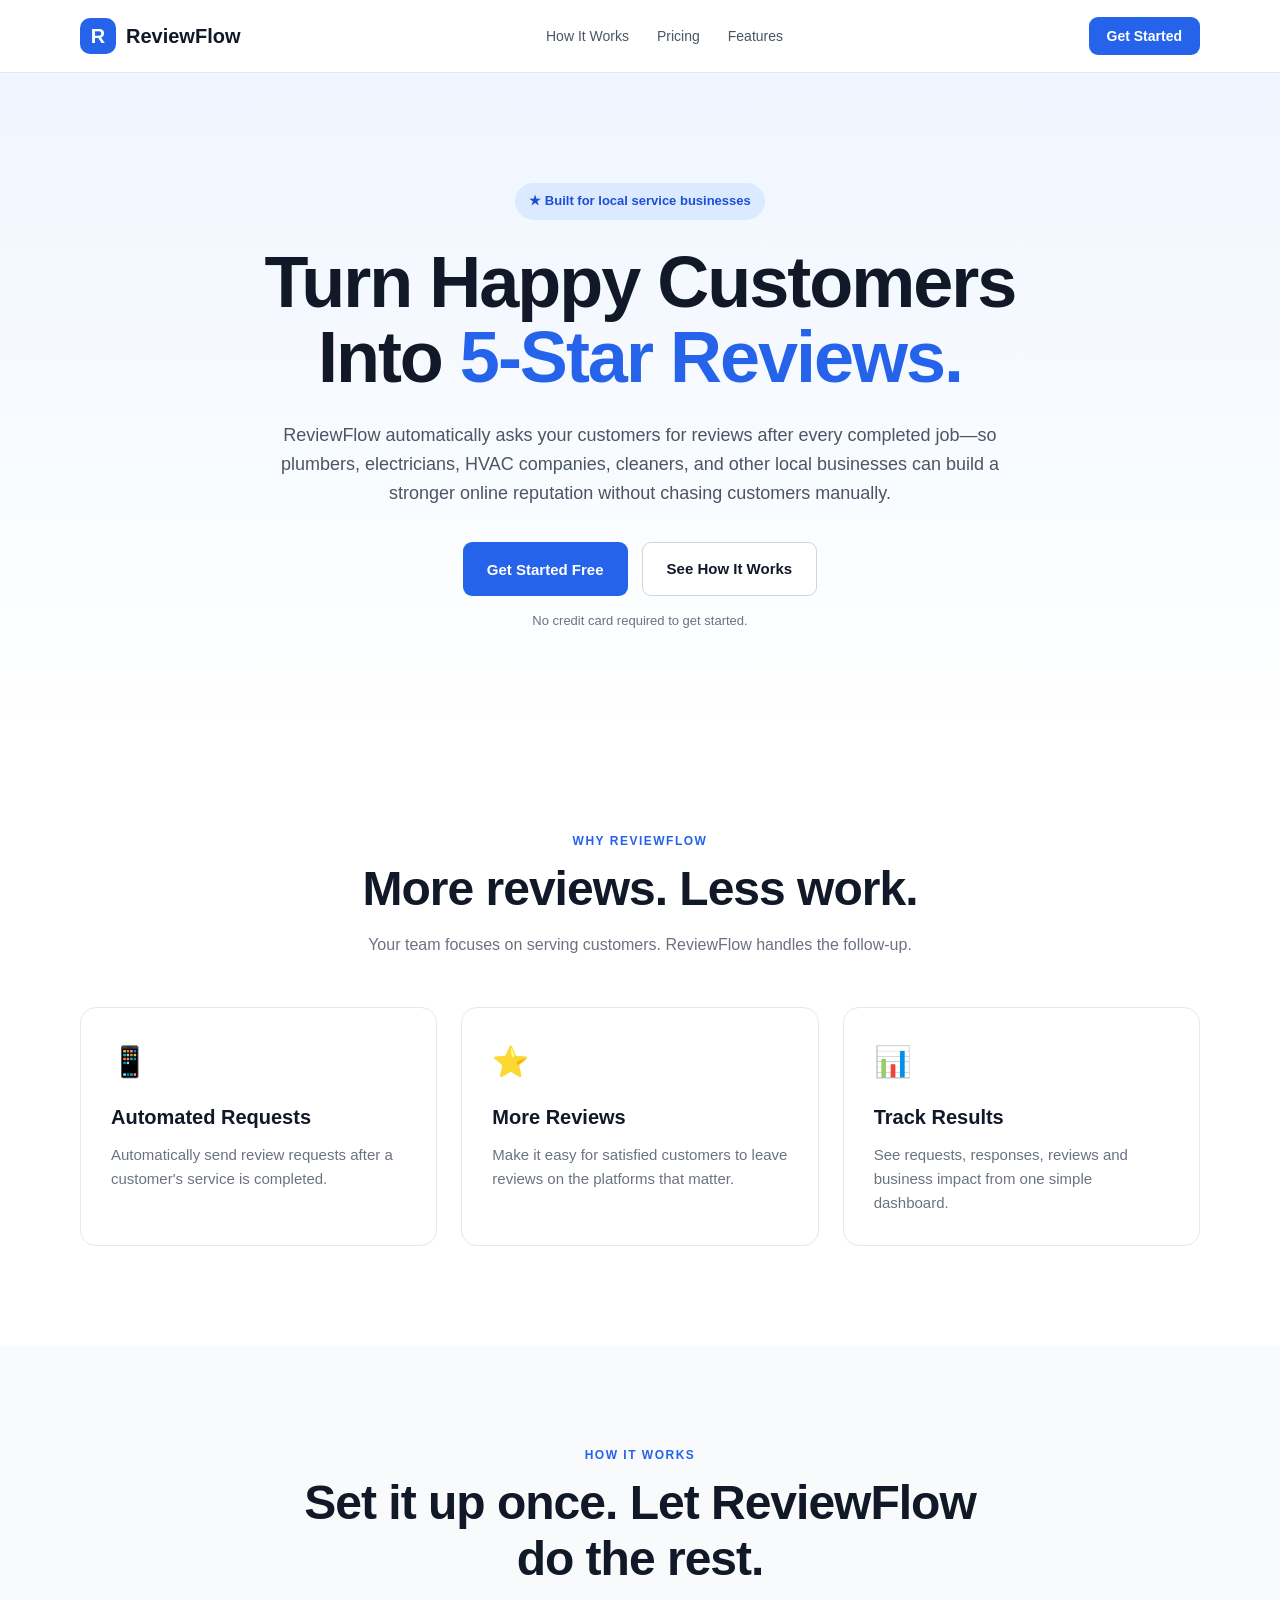
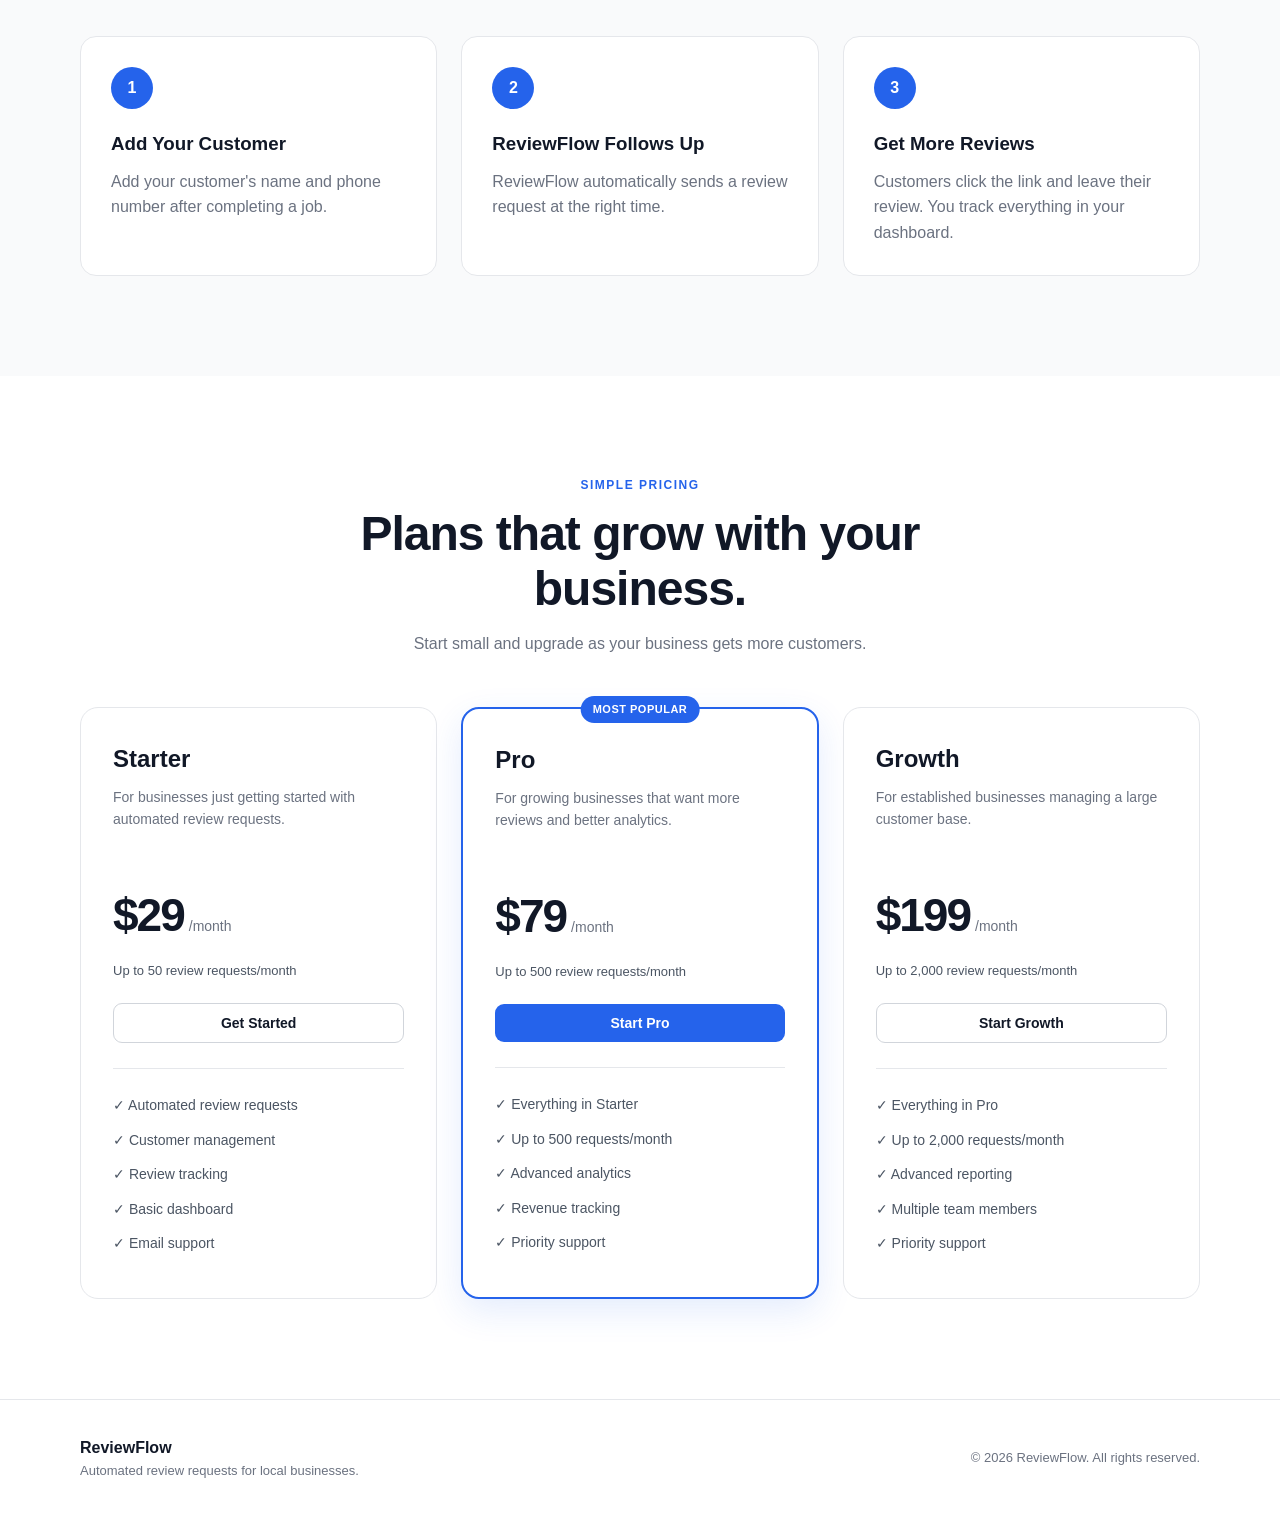
==== index.html @ 9c6a9904 "all" ====
<!DOCTYPE html>
<html lang="en">

<head>

    <meta charset="UTF-8">

    <meta
        name="viewport"
        content="width=device-width, initial-scale=1.0"
    >

    <title>
        ReviewFlow — Get More 5-Star Reviews Automatically
    </title>

    <meta
        name="description"
        content="ReviewFlow helps local service businesses automatically collect more customer reviews through SMS and email."
    >

    <link
        rel="stylesheet"
        href="styles/global.css"
    >

    <link
        rel="stylesheet"
        href="styles/components.css"
    >

</head>


<body>


    <!-- =========================================
         NAVIGATION
         ========================================= -->

    <header class="navbar">

        <div class="container navbar-inner">

            <a
                href="index.html"
                class="logo"
            >

                <span class="logo-mark">
                    R
                </span>

                <span class="logo-text">
                    ReviewFlow
                </span>

            </a>


            <nav class="nav-links">

                <a href="#how-it-works">
                    How It Works
                </a>

                <a href="#pricing">
                    Pricing
                </a>

                <a href="#features">
                    Features
                </a>

            </nav>


            <button
                type="button"
                class="btn btn-primary"
                id="navGetStarted"
            >
                Get Started
            </button>

        </div>

    </header>



    <!-- =========================================
         MAIN CONTENT
         ========================================= -->

    <main>


        <!-- =========================================
             HERO
             ========================================= -->

        <section class="hero">

            <div class="container hero-content">

                <div class="hero-badge">
                    ★ Built for local service businesses
                </div>


                <h1>

                    Turn Happy Customers Into

                    <span class="highlight">
                        5-Star Reviews.
                    </span>

                </h1>


                <p class="hero-description">

                    ReviewFlow automatically asks your customers
                    for reviews after every completed job—so
                    plumbers, electricians, HVAC companies,
                    cleaners, and other local businesses can build
                    a stronger online reputation without chasing
                    customers manually.

                </p>


                <div class="hero-actions">

                    <button
                        type="button"
                        class="btn btn-primary btn-large"
                        id="heroGetStarted"
                    >
                        Get Started Free
                    </button>


                    <a
                        href="#how-it-works"
                        class="btn btn-secondary btn-large"
                    >
                        See How It Works
                    </a>

                </div>


                <p class="hero-note">
                    No credit card required to get started.
                </p>

            </div>

        </section>



        <!-- =========================================
             FEATURES
             ========================================= -->

        <section
            class="benefits"
            id="features"
        >

            <div class="container">


                <div class="section-heading">

                    <p class="section-label">
                        WHY REVIEWFLOW
                    </p>


                    <h2>
                        More reviews. Less work.
                    </h2>


                    <p>
                        Your team focuses on serving customers.
                        ReviewFlow handles the follow-up.
                    </p>

                </div>



                <div class="benefit-grid">


                    <!-- Feature 1 -->

                    <div class="benefit-card">

                        <div class="benefit-icon">
                            📱
                        </div>


                        <h3>
                            Automated Requests
                        </h3>


                        <p>
                            Automatically send review requests
                            after a customer's service is completed.
                        </p>

                    </div>



                    <!-- Feature 2 -->

                    <div class="benefit-card">

                        <div class="benefit-icon">
                            ⭐
                        </div>


                        <h3>
                            More Reviews
                        </h3>


                        <p>
                            Make it easy for satisfied customers
                            to leave reviews on the platforms
                            that matter.
                        </p>

                    </div>



                    <!-- Feature 3 -->

                    <div class="benefit-card">

                        <div class="benefit-icon">
                            📊
                        </div>


                        <h3>
                            Track Results
                        </h3>


                        <p>
                            See requests, responses, reviews and
                            business impact from one simple dashboard.
                        </p>

                    </div>


                </div>

            </div>

        </section>



        <!-- =========================================
             HOW IT WORKS
             ========================================= -->

        <section
            class="how-it-works"
            id="how-it-works"
        >

            <div class="container">


                <div class="section-heading">

                    <p class="section-label">
                        HOW IT WORKS
                    </p>


                    <h2>
                        Set it up once. Let ReviewFlow do the rest.
                    </h2>

                </div>



                <div class="steps-grid">


                    <!-- Step 1 -->

                    <div class="step-card">

                        <div class="step-number">
                            1
                        </div>


                        <h3>
                            Add Your Customer
                        </h3>


                        <p>
                            Add your customer's name and phone
                            number after completing a job.
                        </p>

                    </div>



                    <!-- Step 2 -->

                    <div class="step-card">

                        <div class="step-number">
                            2
                        </div>


                        <h3>
                            ReviewFlow Follows Up
                        </h3>


                        <p>
                            ReviewFlow automatically sends a
                            review request at the right time.
                        </p>

                    </div>



                    <!-- Step 3 -->

                    <div class="step-card">

                        <div class="step-number">
                            3
                        </div>


                        <h3>
                            Get More Reviews
                        </h3>


                        <p>
                            Customers click the link and leave
                            their review. You track everything
                            in your dashboard.
                        </p>

                    </div>


                </div>

            </div>

        </section>



        <!-- =========================================
             PRICING
             ========================================= -->

        <section
            class="pricing-preview"
            id="pricing"
        >

            <div class="container">


                <div class="section-heading">

                    <p class="section-label">
                        SIMPLE PRICING
                    </p>


                    <h2>
                        Plans that grow with your business.
                    </h2>


                    <p>
                        Start small and upgrade as your business
                        gets more customers.
                    </p>

                </div>



                <div class="pricing-grid">


                    <!-- =================================
                         STARTER
                         ================================= -->

                    <div class="pricing-card">

                        <div class="pricing-header">

                            <h3>
                                Starter
                            </h3>


                            <p>
                                For businesses just getting started
                                with automated review requests.
                            </p>

                        </div>


                        <div class="price">

                            <span class="price-amount">
                                $29
                            </span>

                            <span class="price-period">
                                /month
                            </span>

                        </div>


                        <p class="request-limit">
                            Up to 50 review requests/month
                        </p>


                        <button
                            type="button"
                            class="btn btn-secondary btn-full"
                            data-plan="Starter"
                        >
                            Get Started
                        </button>


                        <ul class="pricing-features">

                            <li>
                                ✓ Automated review requests
                            </li>

                            <li>
                                ✓ Customer management
                            </li>

                            <li>
                                ✓ Review tracking
                            </li>

                            <li>
                                ✓ Basic dashboard
                            </li>

                            <li>
                                ✓ Email support
                            </li>

                        </ul>

                    </div>



                    <!-- =================================
                         PRO
                         ================================= -->

                    <div class="pricing-card pricing-card-popular">


                        <div class="popular-badge">
                            MOST POPULAR
                        </div>


                        <div class="pricing-header">

                            <h3>
                                Pro
                            </h3>


                            <p>
                                For growing businesses that want
                                more reviews and better analytics.
                            </p>

                        </div>


                        <div class="price">

                            <span class="price-amount">
                                $79
                            </span>

                            <span class="price-period">
                                /month
                            </span>

                        </div>


                        <p class="request-limit">
                            Up to 500 review requests/month
                        </p>


                        <button
                            type="button"
                            class="btn btn-primary btn-full"
                            data-plan="Pro"
                        >
                            Start Pro
                        </button>


                        <ul class="pricing-features">

                            <li>
                                ✓ Everything in Starter
                            </li>

                            <li>
                                ✓ Up to 500 requests/month
                            </li>

                            <li>
                                ✓ Advanced analytics
                            </li>

                            <li>
                                ✓ Revenue tracking
                            </li>

                            <li>
                                ✓ Priority support
                            </li>

                        </ul>

                    </div>



                    <!-- =================================
                         GROWTH
                         ================================= -->

                    <div class="pricing-card">

                        <div class="pricing-header">

                            <h3>
                                Growth
                            </h3>


                            <p>
                                For established businesses managing
                                a large customer base.
                            </p>

                        </div>


                        <div class="price">

                            <span class="price-amount">
                                $199
                            </span>

                            <span class="price-period">
                                /month
                            </span>

                        </div>


                        <p class="request-limit">
                            Up to 2,000 review requests/month
                        </p>


                        <button
                            type="button"
                            class="btn btn-secondary btn-full"
                            data-plan="Growth"
                        >
                            Start Growth
                        </button>


                        <ul class="pricing-features">

                            <li>
                                ✓ Everything in Pro
                            </li>

                            <li>
                                ✓ Up to 2,000 requests/month
                            </li>

                            <li>
                                ✓ Advanced reporting
                            </li>

                            <li>
                                ✓ Multiple team members
                            </li>

                            <li>
                                ✓ Priority support
                            </li>

                        </ul>

                    </div>


                </div>

            </div>

        </section>


    </main>



    <!-- =========================================
         FOOTER
         ========================================= -->

    <footer class="footer">

        <div class="container footer-inner">


            <div>

                <strong>
                    ReviewFlow
                </strong>


                <p>
                    Automated review requests for local businesses.
                </p>

            </div>


            <p>
                © 2026 ReviewFlow. All rights reserved.
            </p>


        </div>

    </footer>



    <!-- =========================================
         SIGNUP MODAL
         IMPORTANT:
         The modal comes BEFORE the JavaScript.
         ========================================= -->

    <div
        class="modal-overlay"
        id="signupModal"
    >


        <div class="signup-modal">


            <!-- Close Button -->

            <button
                type="button"
                class="modal-close"
                id="closeSignupModal"
                aria-label="Close signup form"
            >
                ×
            </button>



            <!-- Modal Header -->

            <div class="modal-header">


                <div class="modal-logo">
                    R
                </div>


                <h2>
                    Create your ReviewFlow account
                </h2>


                <p>
                    Start collecting more customer reviews automatically.
                </p>


            </div>



            <!-- Signup Form -->

            <form id="signupForm">


                <!-- Selected Plan -->

                <div class="selected-plan">

                    <span>
                        Selected plan
                    </span>


                    <strong id="selectedPlan">
                        Starter
                    </strong>

                </div>



                <!-- Business Name -->

                <div class="form-group">

                    <label for="businessName">
                        Business name
                    </label>


                    <input
                        type="text"
                        id="businessName"
                        name="businessName"
                        placeholder="e.g. John's Plumbing"
                        required
                    >

                </div>



                <!-- Owner Name -->

                <div class="form-group">

                    <label for="ownerName">
                        Your name
                    </label>


                    <input
                        type="text"
                        id="ownerName"
                        name="ownerName"
                        placeholder="e.g. John Smith"
                        required
                    >

                </div>



                <!-- Email -->

                <div class="form-group">

                    <label for="signupEmail">
                        Email address
                    </label>


                    <input
                        type="email"
                        id="signupEmail"
                        name="email"
                        placeholder="you@yourbusiness.com"
                        required
                    >

                </div>



                <!-- Password -->

                <div class="form-group">

                    <label for="signupPassword">
                        Password
                    </label>


                    <input
                        type="password"
                        id="signupPassword"
                        name="password"
                        placeholder="Create a password"
                        minlength="8"
                        required
                    >


                    <small>
                        Password must contain at least 8 characters.
                    </small>

                </div>



                <!-- Submit -->

                <button
                    type="submit"
                    class="btn btn-primary btn-large btn-full"
                >
                    Create Account
                </button>



                <p class="form-disclaimer">

                    By creating an account, you agree to our
                    Terms of Service and Privacy Policy.

                </p>


            </form>


        </div>

    </div>



    <!-- =========================================
         JAVASCRIPT
         The modal exists above this point,
         so JavaScript can find it.
         ========================================= -->

    <script>

        document.addEventListener(
            "DOMContentLoaded",
            function () {


                /* ---------------------------------
                   GET PAGE ELEMENTS
                   --------------------------------- */

                const signupModal =
                    document.getElementById("signupModal");


                const closeSignupModal =
                    document.getElementById("closeSignupModal");


                const selectedPlan =
                    document.getElementById("selectedPlan");


                const signupForm =
                    document.getElementById("signupForm");


                const navGetStarted =
                    document.getElementById("navGetStarted");


                const heroGetStarted =
                    document.getElementById("heroGetStarted");



                /* ---------------------------------
                   OPEN MODAL
                   --------------------------------- */

                function openSignupModal(plan) {

                    selectedPlan.textContent = plan;

                    signupModal.classList.add("active");

                    document.body.style.overflow = "hidden";

                }



                /* ---------------------------------
                   CLOSE MODAL
                   --------------------------------- */

                function closeModal() {

                    signupModal.classList.remove("active");

                    document.body.style.overflow = "";

                }



                /* ---------------------------------
                   NAVIGATION GET STARTED
                   --------------------------------- */

                navGetStarted.addEventListener(
                    "click",
                    function () {

                        openSignupModal("Starter");

                    }
                );



                /* ---------------------------------
                   HERO GET STARTED
                   --------------------------------- */

                heroGetStarted.addEventListener(
                    "click",
                    function () {

                        openSignupModal("Starter");

                    }
                );



                /* ---------------------------------
                   PRICING BUTTONS
                   --------------------------------- */

                const pricingButtons =
                    document.querySelectorAll("[data-plan]");


                pricingButtons.forEach(
                    function (button) {

                        button.addEventListener(
                            "click",
                            function () {

                                const plan =
                                    button.getAttribute("data-plan");


                                openSignupModal(plan);

                            }
                        );

                    }
                );



                /* ---------------------------------
                   CLOSE BUTTON
                   --------------------------------- */

                closeSignupModal.addEventListener(
                    "click",
                    function () {

                        closeModal();

                    }
                );



                /* ---------------------------------
                   CLICK OUTSIDE MODAL
                   --------------------------------- */

                signupModal.addEventListener(
                    "click",
                    function (event) {

                        if (
                            event.target === signupModal
                        ) {

                            closeModal();

                        }

                    }
                );



                /* ---------------------------------
                   ESCAPE KEY
                   --------------------------------- */

                document.addEventListener(
                    "keydown",
                    function (event) {

                        if (
                            event.key === "Escape"
                        ) {

                            closeModal();

                        }

                    }
                );



                /* ---------------------------------
                   SIGNUP FORM
                   TEMPORARY FOR NOW
                   --------------------------------- */

                signupForm.addEventListener(
                    "submit",
                    function (event) {

                        event.preventDefault();


                        alert(
                            "Signup form works! Real account creation will be connected next."
                        );

                    }
                );


            }

        );

    </script>
     
    <script src="js/auth.js"></script>

</body>

</html>
---- styles/global.css ----
/* =========================================
   REVIEWFLOW GLOBAL STYLES
   ========================================= */

* {
    margin: 0;
    padding: 0;
    box-sizing: border-box;
}

html {
    scroll-behavior: smooth;
}

body {
    font-family: Arial, Helvetica, sans-serif;
    background: #ffffff;
    color: #111827;
    line-height: 1.6;
}

a {
    color: inherit;
    text-decoration: none;
}

button {
    font-family: inherit;
}

.container {
    width: min(1120px, 92%);
    margin: 0 auto;
}


/* =========================================
   NAVIGATION
   ========================================= */

.navbar {
    width: 100%;
    background: #ffffff;
    border-bottom: 1px solid #e5e7eb;
    position: sticky;
    top: 0;
    z-index: 1000;
}

.navbar-inner {
    min-height: 72px;
    display: flex;
    align-items: center;
    justify-content: space-between;
    gap: 30px;
}

.logo {
    display: flex;
    align-items: center;
    gap: 10px;
    font-weight: 700;
    font-size: 20px;
}

.logo-mark {
    width: 36px;
    height: 36px;
    border-radius: 10px;
    background: #2563eb;
    color: #ffffff;
    display: flex;
    align-items: center;
    justify-content: center;
    font-weight: 800;
}

.logo-text {
    color: #111827;
}

.nav-links {
    display: flex;
    align-items: center;
    gap: 28px;
}

.nav-links a {
    color: #4b5563;
    font-size: 14px;
    font-weight: 500;
}

.nav-links a:hover {
    color: #2563eb;
}


/* =========================================
   HERO
   ========================================= */

.hero {
    padding: 110px 0 100px;
    background:
        linear-gradient(
            180deg,
            #eff6ff 0%,
            #ffffff 100%
        );
}

.hero-content {
    max-width: 850px;
    text-align: center;
}

.hero-badge {
    display: inline-block;
    background: #dbeafe;
    color: #1d4ed8;
    padding: 8px 14px;
    border-radius: 999px;
    font-size: 13px;
    font-weight: 600;
    margin-bottom: 25px;
}

.hero h1 {
    font-size: clamp(42px, 7vw, 72px);
    line-height: 1.05;
    letter-spacing: -2px;
    margin-bottom: 25px;
}

.highlight {
    color: #2563eb;
}

.hero-description {
    max-width: 720px;
    margin: 0 auto;
    color: #4b5563;
    font-size: 18px;
}

.hero-actions {
    margin-top: 35px;
    display: flex;
    justify-content: center;
    gap: 14px;
    flex-wrap: wrap;
}

.hero-note {
    margin-top: 15px;
    color: #6b7280;
    font-size: 13px;
}


/* =========================================
   SECTION HEADINGS
   ========================================= */

.section-heading {
    max-width: 700px;
    margin: 0 auto 50px;
    text-align: center;
}

.section-label {
    color: #2563eb;
    font-size: 12px;
    font-weight: 800;
    letter-spacing: 1.5px;
    margin-bottom: 10px;
}

.section-heading h2 {
    font-size: clamp(32px, 5vw, 48px);
    line-height: 1.15;
    letter-spacing: -1px;
    margin-bottom: 15px;
}

.section-heading p:last-child {
    color: #6b7280;
}


/* =========================================
   BENEFITS
   ========================================= */

.benefits {
    padding: 100px 0;
}

.benefit-grid {
    display: grid;
    grid-template-columns: repeat(3, 1fr);
    gap: 24px;
}

.benefit-card {
    padding: 30px;
    border: 1px solid #e5e7eb;
    border-radius: 16px;
    background: #ffffff;
}

.benefit-card h3 {
    margin: 15px 0 10px;
    font-size: 20px;
}

.benefit-card p {
    color: #6b7280;
    font-size: 15px;
}

.benefit-icon {
    font-size: 30px;
}


/* =========================================
   HOW IT WORKS
   ========================================= */

.how-it-works {
    padding: 100px 0;
    background: #f9fafb;
}

.steps-grid {
    display: grid;
    grid-template-columns: repeat(3, 1fr);
    gap: 24px;
}

.step-card {
    background: #ffffff;
    padding: 30px;
    border-radius: 16px;
    border: 1px solid #e5e7eb;
}

.step-number {
    width: 42px;
    height: 42px;
    background: #2563eb;
    color: #ffffff;
    border-radius: 50%;
    display: flex;
    align-items: center;
    justify-content: center;
    font-weight: 800;
    margin-bottom: 20px;
}

.step-card h3 {
    margin-bottom: 10px;
}

.step-card p {
    color: #6b7280;
}


/* =========================================
   PRICING
   ========================================= */

.pricing-preview {
    padding: 100px 0;
}

.pricing-placeholder {
    max-width: 600px;
    margin: 0 auto;
    padding: 50px;
    text-align: center;
    border: 1px dashed #cbd5e1;
    border-radius: 16px;
    background: #f8fafc;
}

.pricing-placeholder p {
    margin-bottom: 20px;
    color: #6b7280;
}


/* =========================================
   FOOTER
   ========================================= */

.footer {
    border-top: 1px solid #e5e7eb;
    padding: 35px 0;
    background: #ffffff;
}

.footer-inner {
    display: flex;
    justify-content: space-between;
    align-items: center;
    gap: 20px;
}

.footer p {
    color: #6b7280;
    font-size: 13px;
}


/* =========================================
   MOBILE
   ========================================= */

@media (max-width: 768px) {

    .navbar-inner {
        min-height: 64px;
    }

    .nav-links {
        display: none;
    }

    .hero {
        padding: 75px 0 70px;
    }

    .hero h1 {
        letter-spacing: -1px;
    }

    .hero-description {
        font-size: 16px;
    }

    .benefits,
    .how-it-works,
    .pricing-preview {
        padding: 70px 0;
    }

    .benefit-grid,
    .steps-grid {
        grid-template-columns: 1fr;
    }

    .footer-inner {
        flex-direction: column;
        text-align: center;
    }
}
---- styles/components.css ----
/* =========================================
   REVIEWFLOW COMPONENTS
   ========================================= */

.btn {
    border: none;
    border-radius: 9px;
    padding: 11px 18px;
    font-size: 14px;
    font-weight: 700;
    cursor: pointer;
    display: inline-flex;
    align-items: center;
    justify-content: center;
    transition: all 0.2s ease;
}

.btn-primary {
    background: #2563eb;
    color: #ffffff;
}

.btn-primary:hover {
    background: #1d4ed8;
    transform: translateY(-1px);
}

.btn-secondary {
    background: #ffffff;
    color: #111827;
    border: 1px solid #d1d5db;
}

.btn-secondary:hover {
    background: #f9fafb;
    border-color: #9ca3af;
}

.btn-large {
    padding: 14px 24px;
    font-size: 15px;
}


/* =========================================
   PRICING COMPONENTS
   ========================================= */

.pricing-grid {
    display: grid;
    grid-template-columns: repeat(3, 1fr);
    gap: 24px;
    align-items: stretch;
}

.pricing-card {
    position: relative;
    background: #ffffff;
    border: 1px solid #e5e7eb;
    border-radius: 18px;
    padding: 32px;
    display: flex;
    flex-direction: column;
}

.pricing-card-popular {
    border: 2px solid #2563eb;
    box-shadow: 0 12px 35px rgba(37, 99, 235, 0.12);
}

.popular-badge {
    position: absolute;
    top: -13px;
    left: 50%;
    transform: translateX(-50%);
    background: #2563eb;
    color: #ffffff;
    padding: 5px 12px;
    border-radius: 999px;
    font-size: 11px;
    font-weight: 800;
    letter-spacing: 0.5px;
    white-space: nowrap;
}

.pricing-header h3 {
    font-size: 24px;
    margin-bottom: 8px;
}

.pricing-header p {
    color: #6b7280;
    font-size: 14px;
    min-height: 68px;
}

.price {
    margin-top: 25px;
    display: flex;
    align-items: baseline;
    gap: 5px;
}

.price-amount {
    font-size: 46px;
    font-weight: 800;
    letter-spacing: -2px;
}

.price-period {
    color: #6b7280;
    font-size: 14px;
}

.request-limit {
    color: #4b5563;
    font-size: 13px;
    margin: 8px 0 22px;
}

.btn-full {
    width: 100%;
}

.pricing-features {
    list-style: none;
    margin-top: 25px;
    padding-top: 25px;
    border-top: 1px solid #e5e7eb;
}

.pricing-features li {
    color: #4b5563;
    font-size: 14px;
    margin-bottom: 12px;
}

@media (max-width: 900px) {

    .pricing-grid {
        grid-template-columns: 1fr;
        max-width: 500px;
        margin: 0 auto;
    }

}



/* =========================================
   SIGNUP MODAL
   ========================================= */

.modal-overlay {
    position: fixed;
    inset: 0;
    background: rgba(15, 23, 42, 0.65);
    display: none;
    align-items: center;
    justify-content: center;
    padding: 20px;
    z-index: 2000;
}

.modal-overlay.active {
    display: flex;
}

.signup-modal {
    position: relative;
    width: min(480px, 100%);
    max-height: 90vh;
    overflow-y: auto;
    background: #ffffff;
    border-radius: 18px;
    padding: 35px;
    box-shadow: 0 25px 60px rgba(0, 0, 0, 0.2);
}

.modal-close {
    position: absolute;
    top: 15px;
    right: 18px;
    width: 35px;
    height: 35px;
    border: none;
    background: transparent;
    color: #6b7280;
    font-size: 28px;
    line-height: 1;
    cursor: pointer;
}

.modal-close:hover {
    color: #111827;
}

.modal-header {
    text-align: center;
    margin-bottom: 25px;
}

.modal-logo {
    width: 45px;
    height: 45px;
    margin: 0 auto 15px;
    border-radius: 12px;
    background: #2563eb;
    color: #ffffff;
    display: flex;
    align-items: center;
    justify-content: center;
    font-weight: 800;
    font-size: 20px;
}

.modal-header h2 {
    font-size: 25px;
    line-height: 1.2;
    margin-bottom: 8px;
}

.modal-header p {
    color: #6b7280;
    font-size: 14px;
}

.selected-plan {
    display: flex;
    justify-content: space-between;
    align-items: center;
    background: #eff6ff;
    border: 1px solid #dbeafe;
    border-radius: 10px;
    padding: 12px 15px;
    margin-bottom: 20px;
    font-size: 13px;
}

.selected-plan span {
    color: #4b5563;
}

.selected-plan strong {
    color: #2563eb;
}

.form-group {
    margin-bottom: 17px;
}

.form-group label {
    display: block;
    margin-bottom: 6px;
    font-size: 13px;
    font-weight: 700;
    color: #374151;
}

.form-group input {
    width: 100%;
    padding: 12px 13px;
    border: 1px solid #d1d5db;
    border-radius: 9px;
    outline: none;
    font-size: 14px;
    transition: border-color 0.2s ease, box-shadow 0.2s ease;
}

.form-group input:focus {
    border-color: #2563eb;
    box-shadow: 0 0 0 3px rgba(37, 99, 235, 0.1);
}

.form-group small {
    display: block;
    margin-top: 5px;
    color: #6b7280;
    font-size: 11px;
}

.form-disclaimer {
    margin-top: 15px;
    color: #9ca3af;
    text-align: center;
    font-size: 11px;
    line-height: 1.5;
}

@media (max-width: 500px) {

    .signup-modal {
        padding: 28px 20px;
    }

    .modal-header h2 {
        font-size: 22px;
    }

}
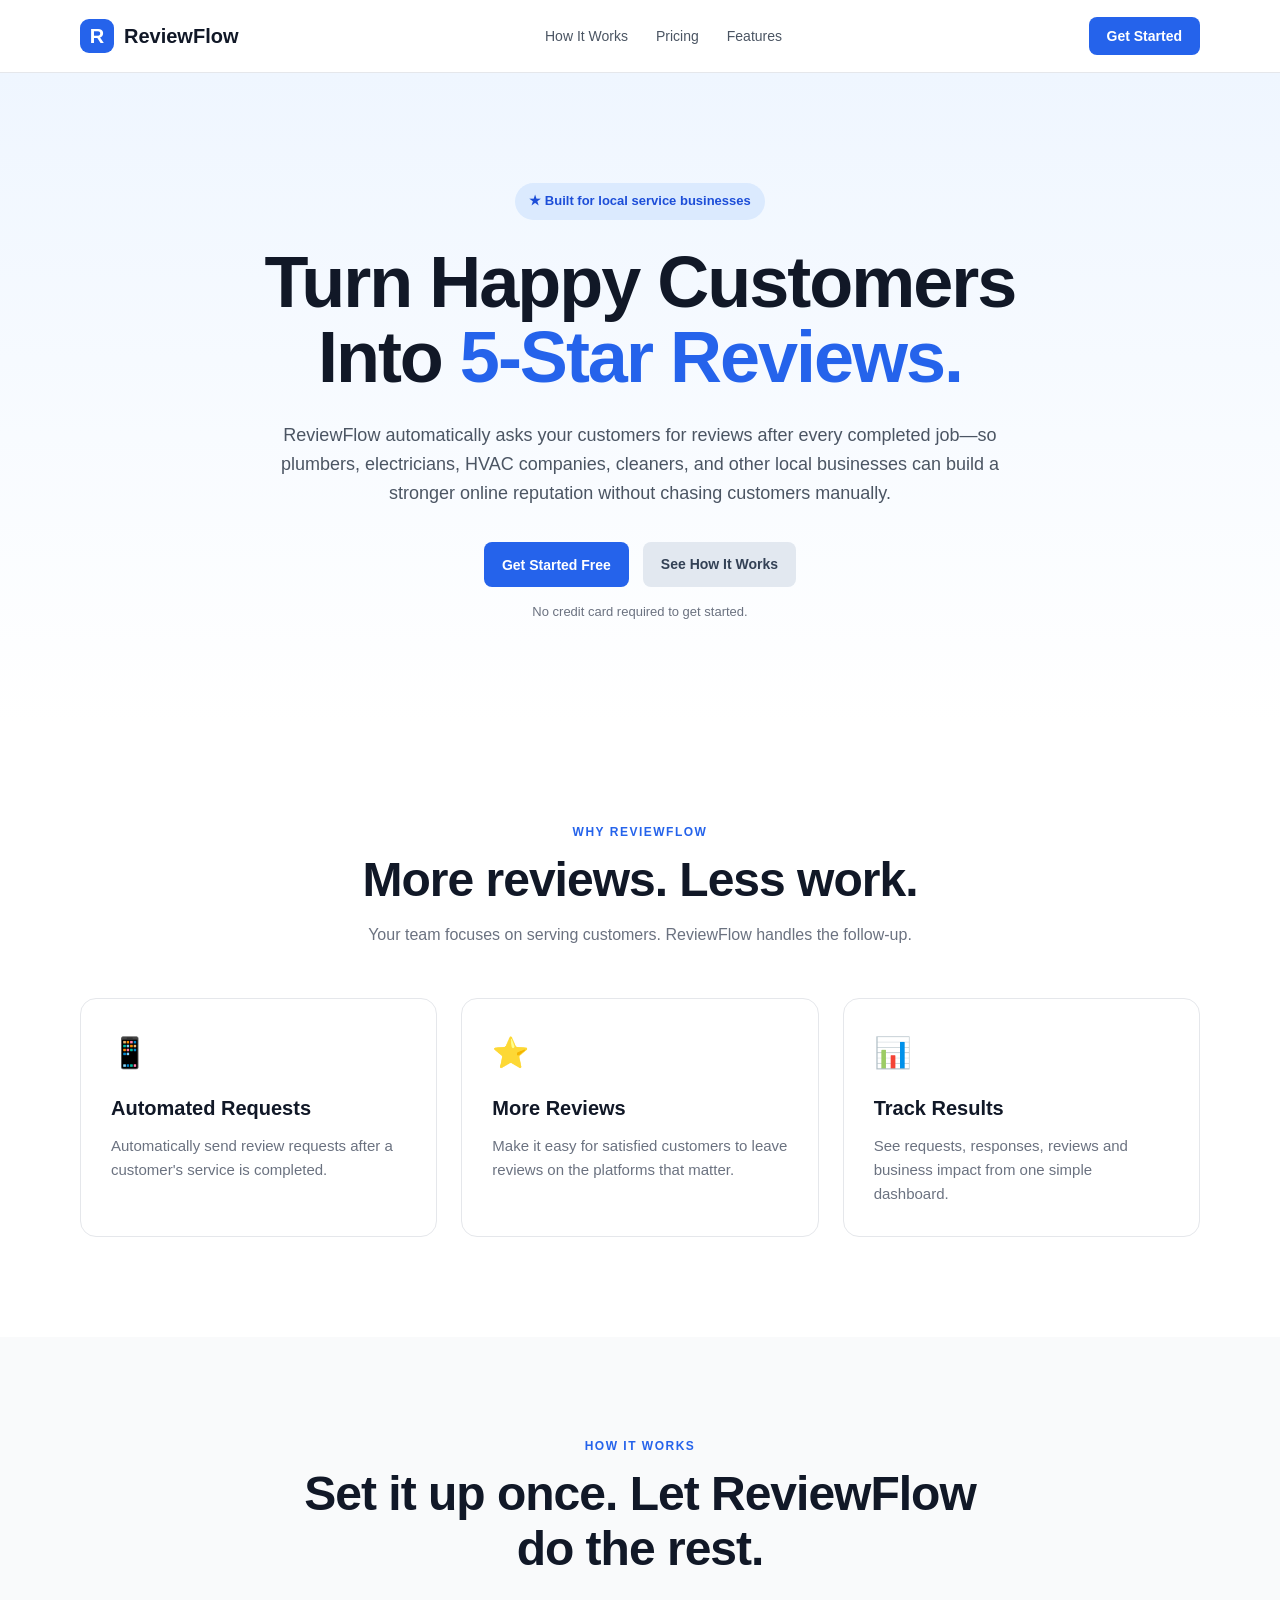
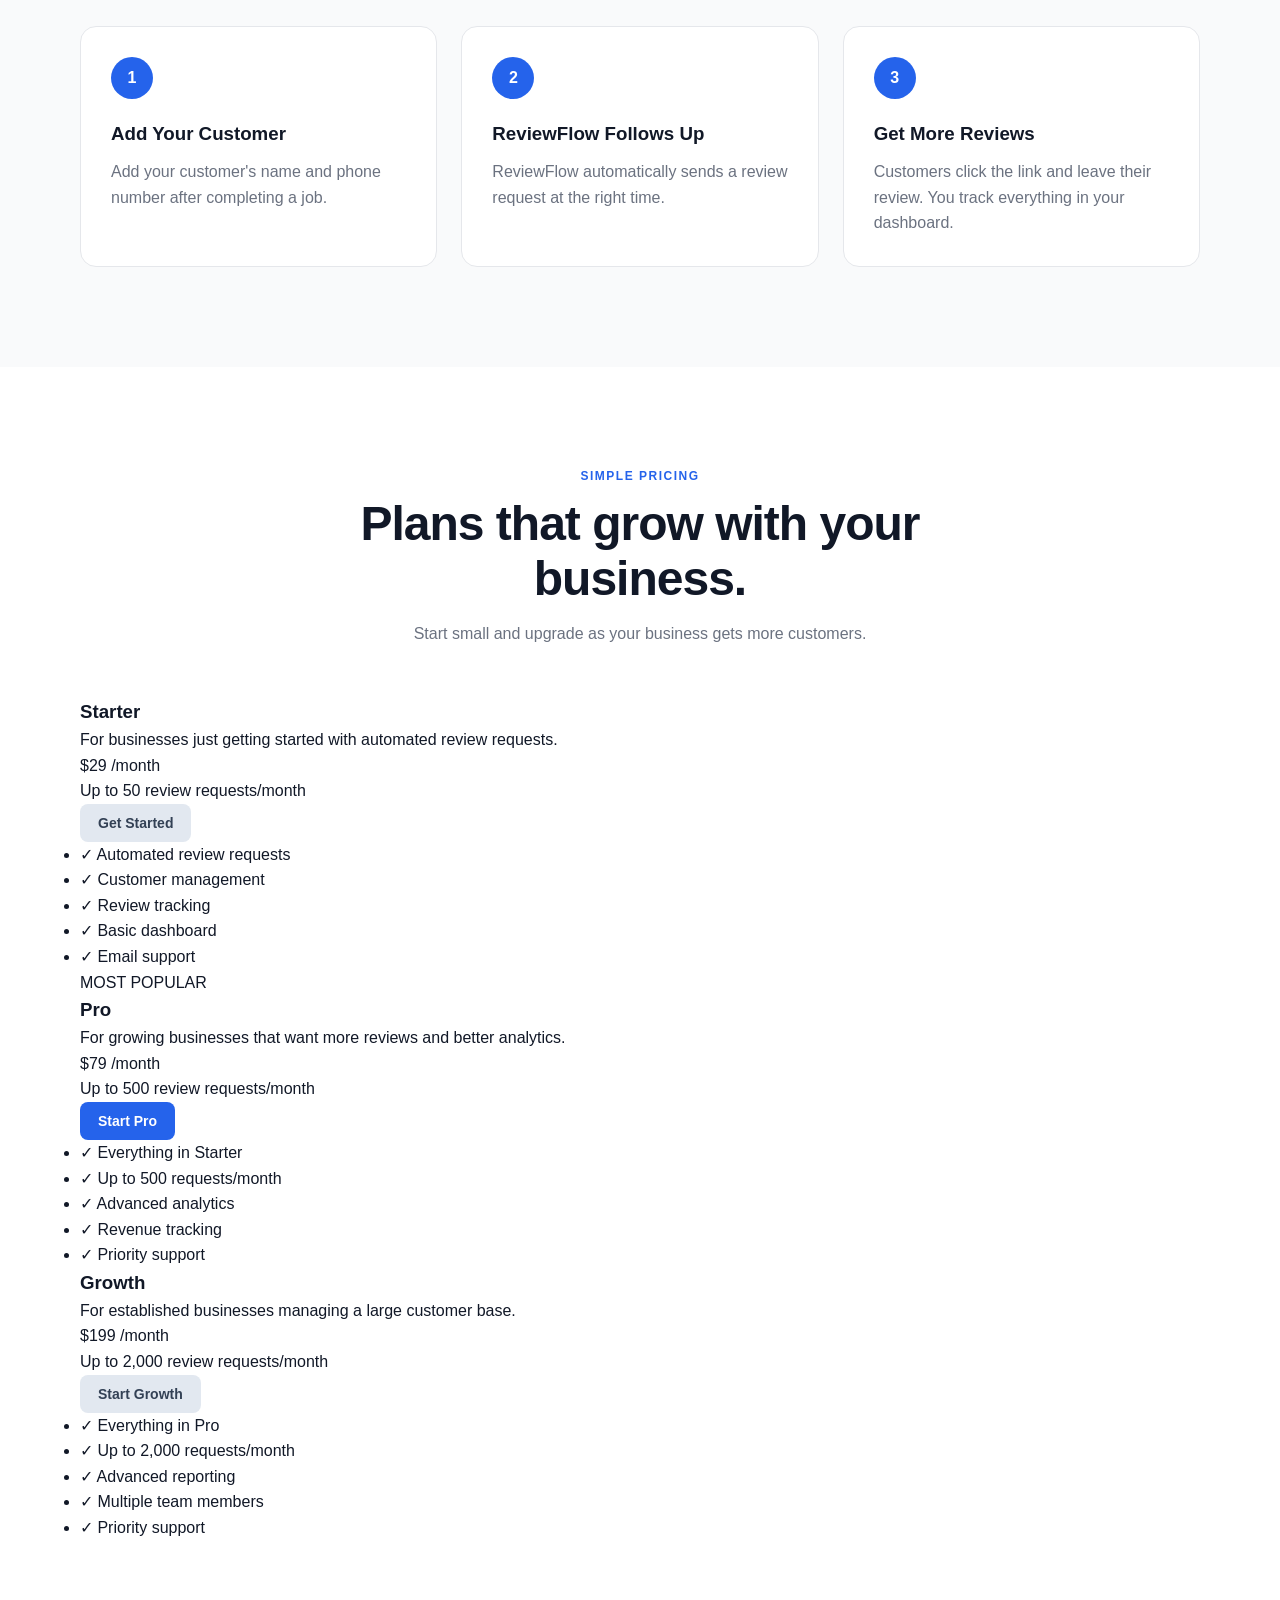
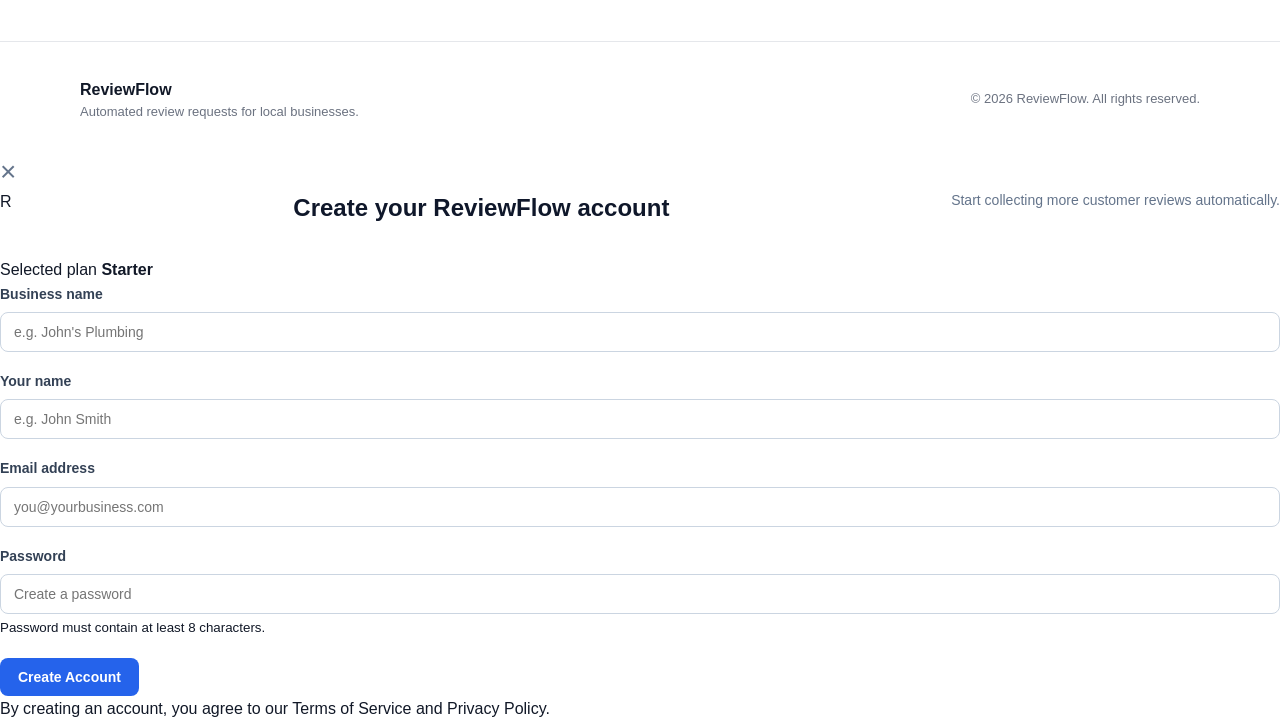
==== commit 7fbe38c8: "new dash" ====
--- a/index.html
+++ b/index.html
@@ -1084,18 +1084,100 @@
                    --------------------------------- */
 
                 signupForm.addEventListener(
-                    "submit",
-                    function (event) {
-
-                        event.preventDefault();
-
-
-                        alert(
-                            "Signup form works! Real account creation will be connected next."
-                        );
-
-                    }
-                );
+    "submit",
+    function (event) {
+
+        event.preventDefault();
+
+
+        // Get the information entered by the user
+
+        const businessName =
+            document.getElementById("businessName").value.trim();
+
+
+        const ownerName =
+            document.getElementById("ownerName").value.trim();
+
+
+        const email =
+            document.getElementById("signupEmail").value.trim();
+
+
+        const password =
+            document.getElementById("signupPassword").value;
+
+
+        const plan =
+            selectedPlan.textContent.trim();
+
+
+        // Make sure all fields are completed
+
+        if (
+            !businessName ||
+            !ownerName ||
+            !email ||
+            !password
+        ) {
+
+            alert(
+                "Please complete all fields."
+            );
+
+            return;
+
+        }
+
+
+        // Check password length
+
+        if (password.length < 8) {
+
+            alert(
+                "Your password must be at least 8 characters."
+            );
+
+            return;
+
+        }
+
+
+        // Create the account
+
+        const result = signup({
+
+            businessName: businessName,
+
+            ownerName: ownerName,
+
+            email: email,
+
+            password: password,
+
+            plan: plan
+
+        });
+
+
+        // Show error if account creation failed
+
+        if (!result.success) {
+
+            alert(result.message);
+
+            return;
+
+        }
+
+
+        // Account created successfully.
+        // Send the user to the dashboard.
+
+        window.location.href = "dashboard.html";
+
+    }
+);
 
 
             }
@@ -1106,6 +1188,10 @@
      
     <script src="js/auth.js"></script>
 
+    <script>
+        // your signup modal JavaScript goes here
+    </script>
+
 </body>
 
 </html>
--- a/styles/components.css
+++ b/styles/components.css
@@ -2,299 +2,1098 @@
    REVIEWFLOW COMPONENTS
    ========================================= */
 
+
+/* =========================================
+   BUTTONS
+   ========================================= */
+
 .btn {
+
+    display: inline-flex;
+
+    align-items: center;
+
+    justify-content: center;
+
+    gap: 8px;
+
     border: none;
+
+    border-radius: 8px;
+
+    padding: 11px 18px;
+
+    font-family: inherit;
+
+    font-size: 14px;
+
+    font-weight: 600;
+
+    cursor: pointer;
+
+    text-decoration: none;
+
+    transition:
+        background 0.2s ease,
+        transform 0.2s ease;
+
+}
+
+
+.btn:hover {
+
+    transform: translateY(-1px);
+
+}
+
+
+.btn-primary {
+
+    background: #2563eb;
+
+    color: #ffffff;
+
+}
+
+
+.btn-primary:hover {
+
+    background: #1d4ed8;
+
+}
+
+
+.btn-secondary {
+
+    background: #e2e8f0;
+
+    color: #334155;
+
+}
+
+
+.btn-secondary:hover {
+
+    background: #cbd5e1;
+
+}
+
+
+/* =========================================
+   DASHBOARD LAYOUT
+   ========================================= */
+
+.dashboard-app {
+
+    min-height: 100vh;
+
+    display: flex;
+
+    background: #f8fafc;
+
+}
+
+
+/* =========================================
+   SIDEBAR
+   ========================================= */
+
+.dashboard-sidebar {
+
+    width: 240px;
+
+    min-height: 100vh;
+
+    display: flex;
+
+    flex-direction: column;
+
+    background: #0f172a;
+
+    color: #ffffff;
+
+    position: fixed;
+
+    left: 0;
+
+    top: 0;
+
+    bottom: 0;
+
+}
+
+
+.sidebar-logo {
+
+    padding: 24px;
+
+    border-bottom:
+        1px solid rgba(255,255,255,0.08);
+
+}
+
+
+.sidebar-logo a {
+
+    display: flex;
+
+    align-items: center;
+
+    gap: 10px;
+
+    color: #ffffff;
+
+    text-decoration: none;
+
+    font-size: 20px;
+
+    font-weight: 700;
+
+}
+
+
+.logo-mark {
+
+    width: 34px;
+
+    height: 34px;
+
+    display: flex;
+
+    align-items: center;
+
+    justify-content: center;
+
+    background: #2563eb;
+
     border-radius: 9px;
-    padding: 11px 18px;
+
+    font-weight: 800;
+
+}
+
+
+.sidebar-navigation {
+
+    padding: 20px 12px;
+
+    flex: 1;
+
+}
+
+
+.sidebar-link {
+
+    display: flex;
+
+    align-items: center;
+
+    gap: 12px;
+
+    padding: 12px;
+
+    margin-bottom: 4px;
+
+    border-radius: 8px;
+
+    color: #94a3b8;
+
+    text-decoration: none;
+
     font-size: 14px;
+
+    font-weight: 500;
+
+}
+
+
+.sidebar-link:hover,
+
+.sidebar-link.active {
+
+    background: rgba(255,255,255,0.08);
+
+    color: #ffffff;
+
+}
+
+
+.sidebar-icon {
+
+    width: 20px;
+
+    text-align: center;
+
+}
+
+
+.sidebar-bottom {
+
+    padding: 16px;
+
+    border-top:
+        1px solid rgba(255,255,255,0.08);
+
+}
+
+
+.sidebar-plan {
+
+    padding: 14px;
+
+    margin-bottom: 12px;
+
+    background: rgba(255,255,255,0.06);
+
+    border-radius: 10px;
+
+}
+
+
+.sidebar-plan-title {
+
+    margin-bottom: 5px;
+
+    color: #94a3b8;
+
+    font-size: 11px;
+
+    text-transform: uppercase;
+
+    letter-spacing: 0.05em;
+
+}
+
+
+.sidebar-plan strong {
+
+    font-size: 15px;
+
+}
+
+
+.sidebar-usage {
+
+    margin-top: 5px;
+
+    color: #94a3b8;
+
+    font-size: 12px;
+
+}
+
+
+.sidebar-logout {
+
+    width: 100%;
+
+    padding: 10px;
+
+    border: 1px solid
+        rgba(255,255,255,0.12);
+
+    border-radius: 8px;
+
+    background: transparent;
+
+    color: #cbd5e1;
+
+    cursor: pointer;
+
+}
+
+
+.sidebar-logout:hover {
+
+    background: rgba(255,255,255,0.06);
+
+    color: #ffffff;
+
+}
+
+
+/* =========================================
+   MAIN DASHBOARD
+   ========================================= */
+
+.dashboard-main {
+
+    width: calc(100% - 240px);
+
+    margin-left: 240px;
+
+    padding: 32px;
+
+}
+
+
+/* =========================================
+   HEADER
+   ========================================= */
+
+.dashboard-header {
+
+    display: flex;
+
+    align-items: center;
+
+    justify-content: space-between;
+
+    gap: 20px;
+
+    margin-bottom: 30px;
+
+}
+
+
+.dashboard-header h1 {
+
+    margin: 0 0 6px;
+
+    color: #0f172a;
+
+    font-size: 30px;
+
+}
+
+
+.dashboard-header p {
+
+    margin: 0;
+
+    color: #64748b;
+
+    font-size: 14px;
+
+}
+
+
+/* =========================================
+   METRICS
+   ========================================= */
+
+.metrics-grid {
+
+    display: grid;
+
+    grid-template-columns:
+        repeat(4, 1fr);
+
+    gap: 18px;
+
+    margin-bottom: 30px;
+
+}
+
+
+.metric-card {
+
+    padding: 22px;
+
+    background: #ffffff;
+
+    border:
+        1px solid #e2e8f0;
+
+    border-radius: 12px;
+
+}
+
+
+.metric-card-top {
+
+    display: flex;
+
+    align-items: center;
+
+    justify-content: space-between;
+
+}
+
+
+.metric-label {
+
+    color: #64748b;
+
+    font-size: 13px;
+
+    font-weight: 600;
+
+}
+
+
+.metric-icon {
+
+    width: 32px;
+
+    height: 32px;
+
+    display: flex;
+
+    align-items: center;
+
+    justify-content: center;
+
+    background: #eff6ff;
+
+    color: #2563eb;
+
+    border-radius: 8px;
+
     font-weight: 700;
+
+}
+
+
+.metric-value {
+
+    margin-top: 16px;
+
+    color: #0f172a;
+
+    font-size: 30px;
+
+    font-weight: 700;
+
+}
+
+
+.metric-description {
+
+    margin-top: 5px;
+
+    color: #94a3b8;
+
+    font-size: 12px;
+
+}
+
+
+/* =========================================
+   SECTIONS
+   ========================================= */
+
+.dashboard-section {
+
+    margin-bottom: 30px;
+
+    background: #ffffff;
+
+    border:
+        1px solid #e2e8f0;
+
+    border-radius: 12px;
+
+    overflow: hidden;
+
+}
+
+
+.section-header {
+
+    display: flex;
+
+    align-items: center;
+
+    justify-content: space-between;
+
+    gap: 20px;
+
+    padding: 22px;
+
+    border-bottom:
+        1px solid #e2e8f0;
+
+}
+
+
+.section-header h2 {
+
+    margin: 0 0 5px;
+
+    color: #0f172a;
+
+    font-size: 20px;
+
+}
+
+
+.section-header p {
+
+    margin: 0;
+
+    color: #64748b;
+
+    font-size: 13px;
+
+}
+
+
+/* =========================================
+   CLIENT TABLE
+   ========================================= */
+
+.client-table-wrapper {
+
+    width: 100%;
+
+    overflow-x: auto;
+
+}
+
+
+.client-table {
+
+    width: 100%;
+
+    border-collapse: collapse;
+
+}
+
+
+.client-table th {
+
+    padding: 14px 18px;
+
+    background: #f8fafc;
+
+    color: #64748b;
+
+    font-size: 12px;
+
+    font-weight: 600;
+
+    text-align: left;
+
+    white-space: nowrap;
+
+}
+
+
+.client-table td {
+
+    padding: 16px 18px;
+
+    border-top:
+        1px solid #f1f5f9;
+
+    color: #334155;
+
+    font-size: 13px;
+
+    vertical-align: middle;
+
+}
+
+
+.client-table td strong {
+
+    color: #0f172a;
+
+}
+
+
+.client-status {
+
+    display: inline-block;
+
+    padding: 5px 9px;
+
+    background: #fef3c7;
+
+    color: #92400e;
+
+    border-radius: 999px;
+
+    font-size: 11px;
+
+    font-weight: 600;
+
+}
+
+
+.client-actions {
+
+    white-space: nowrap;
+
+}
+
+
+.client-actions button {
+
+    margin-right: 6px;
+
+    padding: 7px 10px;
+
+    border-radius: 6px;
+
+    border: 1px solid #e2e8f0;
+
+    background: #ffffff;
+
+    color: #334155;
+
+    font-size: 12px;
+
+    font-weight: 600;
+
     cursor: pointer;
-    display: inline-flex;
+
+}
+
+
+.client-actions button:hover {
+
+    background: #f8fafc;
+
+}
+
+
+.client-actions
+.client-request-button {
+
+    background: #eff6ff;
+
+    border-color: #bfdbfe;
+
+    color: #1d4ed8;
+
+}
+
+
+.client-actions
+.client-request-button:disabled {
+
+    background: #f1f5f9;
+
+    border-color: #e2e8f0;
+
+    color: #94a3b8;
+
+    cursor: not-allowed;
+
+}
+
+
+.client-actions
+.client-delete-button {
+
+    color: #dc2626;
+
+}
+
+
+.empty-state {
+
+    padding: 60px 20px !important;
+
+    text-align: center;
+
+}
+
+
+.empty-state-icon {
+
+    margin-bottom: 12px;
+
+    font-size: 35px;
+
+}
+
+
+.empty-state strong {
+
+    display: block;
+
+    margin-bottom: 7px;
+
+    font-size: 16px;
+
+}
+
+
+.empty-state p {
+
+    margin: 0 0 18px;
+
+    color: #64748b;
+
+}
+
+
+/* =========================================
+   ANALYTICS
+   ========================================= */
+
+.analytics-placeholder {
+
+    padding: 60px 20px;
+
+    text-align: center;
+
+}
+
+
+.analytics-placeholder-icon {
+
+    margin-bottom: 15px;
+
+    font-size: 40px;
+
+}
+
+
+.analytics-placeholder h3 {
+
+    margin: 0 0 8px;
+
+    color: #0f172a;
+
+}
+
+
+.analytics-placeholder p {
+
+    max-width: 500px;
+
+    margin: auto;
+
+    color: #64748b;
+
+    font-size: 14px;
+
+}
+
+
+/* =========================================
+   MODALS
+   ========================================= */
+
+.modal {
+
+    display: none;
+
+    position: fixed;
+
+    inset: 0;
+
+    z-index: 1000;
+
     align-items: center;
+
     justify-content: center;
-    transition: all 0.2s ease;
-}
-
-.btn-primary {
-    background: #2563eb;
-    color: #ffffff;
-}
-
-.btn-primary:hover {
-    background: #1d4ed8;
-    transform: translateY(-1px);
-}
-
-.btn-secondary {
+
+    padding: 20px;
+
+    background:
+        rgba(15, 23, 42, 0.55);
+
+}
+
+
+.modal.active {
+
+    display: flex;
+
+}
+
+
+.modal-content {
+
+    width: 100%;
+
+    max-width: 520px;
+
+    max-height: 90vh;
+
+    overflow-y: auto;
+
+    padding: 28px;
+
     background: #ffffff;
-    color: #111827;
-    border: 1px solid #d1d5db;
-}
-
-.btn-secondary:hover {
-    background: #f9fafb;
-    border-color: #9ca3af;
-}
-
-.btn-large {
-    padding: 14px 24px;
-    font-size: 15px;
-}
-
-
-/* =========================================
-   PRICING COMPONENTS
-   ========================================= */
-
-.pricing-grid {
-    display: grid;
-    grid-template-columns: repeat(3, 1fr);
-    gap: 24px;
-    align-items: stretch;
-}
-
-.pricing-card {
-    position: relative;
-    background: #ffffff;
-    border: 1px solid #e5e7eb;
-    border-radius: 18px;
-    padding: 32px;
-    display: flex;
-    flex-direction: column;
-}
-
-.pricing-card-popular {
-    border: 2px solid #2563eb;
-    box-shadow: 0 12px 35px rgba(37, 99, 235, 0.12);
-}
-
-.popular-badge {
-    position: absolute;
-    top: -13px;
-    left: 50%;
-    transform: translateX(-50%);
-    background: #2563eb;
-    color: #ffffff;
-    padding: 5px 12px;
-    border-radius: 999px;
-    font-size: 11px;
-    font-weight: 800;
-    letter-spacing: 0.5px;
-    white-space: nowrap;
-}
-
-.pricing-header h3 {
+
+    border-radius: 16px;
+
+    box-shadow:
+        0 20px 50px
+        rgba(0,0,0,0.2);
+
+}
+
+
+.modal-header {
+
+    display: flex;
+
+    align-items: flex-start;
+
+    justify-content: space-between;
+
+    gap: 20px;
+
+    margin-bottom: 24px;
+
+}
+
+
+.modal-header h2 {
+
+    margin: 0 0 6px;
+
+    color: #0f172a;
+
     font-size: 24px;
-    margin-bottom: 8px;
-}
-
-.pricing-header p {
-    color: #6b7280;
+
+}
+
+
+.modal-header p {
+
+    margin: 0;
+
+    color: #64748b;
+
     font-size: 14px;
-    min-height: 68px;
-}
-
-.price {
-    margin-top: 25px;
-    display: flex;
-    align-items: baseline;
-    gap: 5px;
-}
-
-.price-amount {
-    font-size: 46px;
-    font-weight: 800;
-    letter-spacing: -2px;
-}
-
-.price-period {
-    color: #6b7280;
+
+}
+
+
+.modal-close {
+
+    border: none;
+
+    background: transparent;
+
+    color: #64748b;
+
+    font-size: 28px;
+
+    line-height: 1;
+
+    cursor: pointer;
+
+}
+
+
+.modal-close:hover {
+
+    color: #0f172a;
+
+}
+
+
+/* =========================================
+   FORMS
+   ========================================= */
+
+.form-group {
+
+    margin-bottom: 18px;
+
+}
+
+
+.form-group label {
+
+    display: block;
+
+    margin-bottom: 7px;
+
+    color: #334155;
+
     font-size: 14px;
-}
-
-.request-limit {
-    color: #4b5563;
-    font-size: 13px;
-    margin: 8px 0 22px;
-}
-
-.btn-full {
+
+    font-weight: 600;
+
+}
+
+
+.form-group input {
+
     width: 100%;
-}
-
-.pricing-features {
-    list-style: none;
-    margin-top: 25px;
-    padding-top: 25px;
-    border-top: 1px solid #e5e7eb;
-}
-
-.pricing-features li {
-    color: #4b5563;
+
+    box-sizing: border-box;
+
+    padding: 11px 13px;
+
+    border:
+        1px solid #cbd5e1;
+
+    border-radius: 8px;
+
+    outline: none;
+
+    color: #0f172a;
+
+    font-family: inherit;
+
     font-size: 14px;
-    margin-bottom: 12px;
-}
-
-@media (max-width: 900px) {
-
-    .pricing-grid {
+
+}
+
+
+.form-group input:focus {
+
+    border-color: #2563eb;
+
+    box-shadow:
+        0 0 0 3px
+        rgba(37,99,235,0.1);
+
+}
+
+
+.modal-actions {
+
+    display: flex;
+
+    justify-content: flex-end;
+
+    gap: 10px;
+
+    margin-top: 24px;
+
+}
+
+
+/* =========================================
+   MOBILE
+   ========================================= */
+
+@media (max-width: 1000px) {
+
+    .metrics-grid {
+
+        grid-template-columns:
+            repeat(2, 1fr);
+
+    }
+
+}
+
+
+@media (max-width: 700px) {
+
+    .dashboard-sidebar {
+
+        position: static;
+
+        width: 100%;
+
+        min-height: auto;
+
+    }
+
+
+    .dashboard-app {
+
+        display: block;
+
+    }
+
+
+    .sidebar-navigation {
+
+        display: flex;
+
+        gap: 5px;
+
+        overflow-x: auto;
+
+        padding: 10px;
+
+    }
+
+
+    .sidebar-link {
+
+        white-space: nowrap;
+
+    }
+
+
+    .sidebar-bottom {
+
+        display: none;
+
+    }
+
+
+    .dashboard-main {
+
+        width: auto;
+
+        margin-left: 0;
+
+        padding: 20px;
+
+    }
+
+
+    .dashboard-header {
+
+        align-items: flex-start;
+
+        flex-direction: column;
+
+    }
+
+
+    .dashboard-header .btn {
+
+        width: 100%;
+
+    }
+
+
+    .metrics-grid {
+
         grid-template-columns: 1fr;
-        max-width: 500px;
-        margin: 0 auto;
-    }
-
-}
-
-
-
-/* =========================================
-   SIGNUP MODAL
-   ========================================= */
-
-.modal-overlay {
-    position: fixed;
-    inset: 0;
-    background: rgba(15, 23, 42, 0.65);
-    display: none;
-    align-items: center;
-    justify-content: center;
-    padding: 20px;
-    z-index: 2000;
-}
-
-.modal-overlay.active {
-    display: flex;
-}
-
-.signup-modal {
-    position: relative;
-    width: min(480px, 100%);
-    max-height: 90vh;
-    overflow-y: auto;
-    background: #ffffff;
-    border-radius: 18px;
-    padding: 35px;
-    box-shadow: 0 25px 60px rgba(0, 0, 0, 0.2);
-}
-
-.modal-close {
-    position: absolute;
-    top: 15px;
-    right: 18px;
-    width: 35px;
-    height: 35px;
-    border: none;
-    background: transparent;
-    color: #6b7280;
-    font-size: 28px;
-    line-height: 1;
-    cursor: pointer;
-}
-
-.modal-close:hover {
-    color: #111827;
-}
-
-.modal-header {
-    text-align: center;
-    margin-bottom: 25px;
-}
-
-.modal-logo {
-    width: 45px;
-    height: 45px;
-    margin: 0 auto 15px;
-    border-radius: 12px;
-    background: #2563eb;
-    color: #ffffff;
-    display: flex;
-    align-items: center;
-    justify-content: center;
-    font-weight: 800;
-    font-size: 20px;
-}
-
-.modal-header h2 {
-    font-size: 25px;
-    line-height: 1.2;
-    margin-bottom: 8px;
-}
-
-.modal-header p {
-    color: #6b7280;
-    font-size: 14px;
-}
-
-.selected-plan {
-    display: flex;
-    justify-content: space-between;
-    align-items: center;
-    background: #eff6ff;
-    border: 1px solid #dbeafe;
-    border-radius: 10px;
-    padding: 12px 15px;
-    margin-bottom: 20px;
-    font-size: 13px;
-}
-
-.selected-plan span {
-    color: #4b5563;
-}
-
-.selected-plan strong {
-    color: #2563eb;
-}
-
-.form-group {
-    margin-bottom: 17px;
-}
-
-.form-group label {
-    display: block;
-    margin-bottom: 6px;
-    font-size: 13px;
-    font-weight: 700;
-    color: #374151;
-}
-
-.form-group input {
-    width: 100%;
-    padding: 12px 13px;
-    border: 1px solid #d1d5db;
-    border-radius: 9px;
-    outline: none;
-    font-size: 14px;
-    transition: border-color 0.2s ease, box-shadow 0.2s ease;
-}
-
-.form-group input:focus {
-    border-color: #2563eb;
-    box-shadow: 0 0 0 3px rgba(37, 99, 235, 0.1);
-}
-
-.form-group small {
-    display: block;
-    margin-top: 5px;
-    color: #6b7280;
-    font-size: 11px;
-}
-
-.form-disclaimer {
-    margin-top: 15px;
-    color: #9ca3af;
-    text-align: center;
-    font-size: 11px;
-    line-height: 1.5;
-}
-
-@media (max-width: 500px) {
-
-    .signup-modal {
-        padding: 28px 20px;
-    }
-
-    .modal-header h2 {
-        font-size: 22px;
+
+    }
+
+
+    .section-header {
+
+        align-items: flex-start;
+
+        flex-direction: column;
+
+    }
+
+
+    .section-header .btn {
+
+        width: 100%;
+
+    }
+
+
+    .modal {
+
+        padding: 12px;
+
+    }
+
+
+    .modal-content {
+
+        padding: 20px;
+
+    }
+
+
+    .modal-actions {
+
+        flex-direction: column;
+
+    }
+
+
+    .modal-actions .btn {
+
+        width: 100%;
+
     }
 
 }
